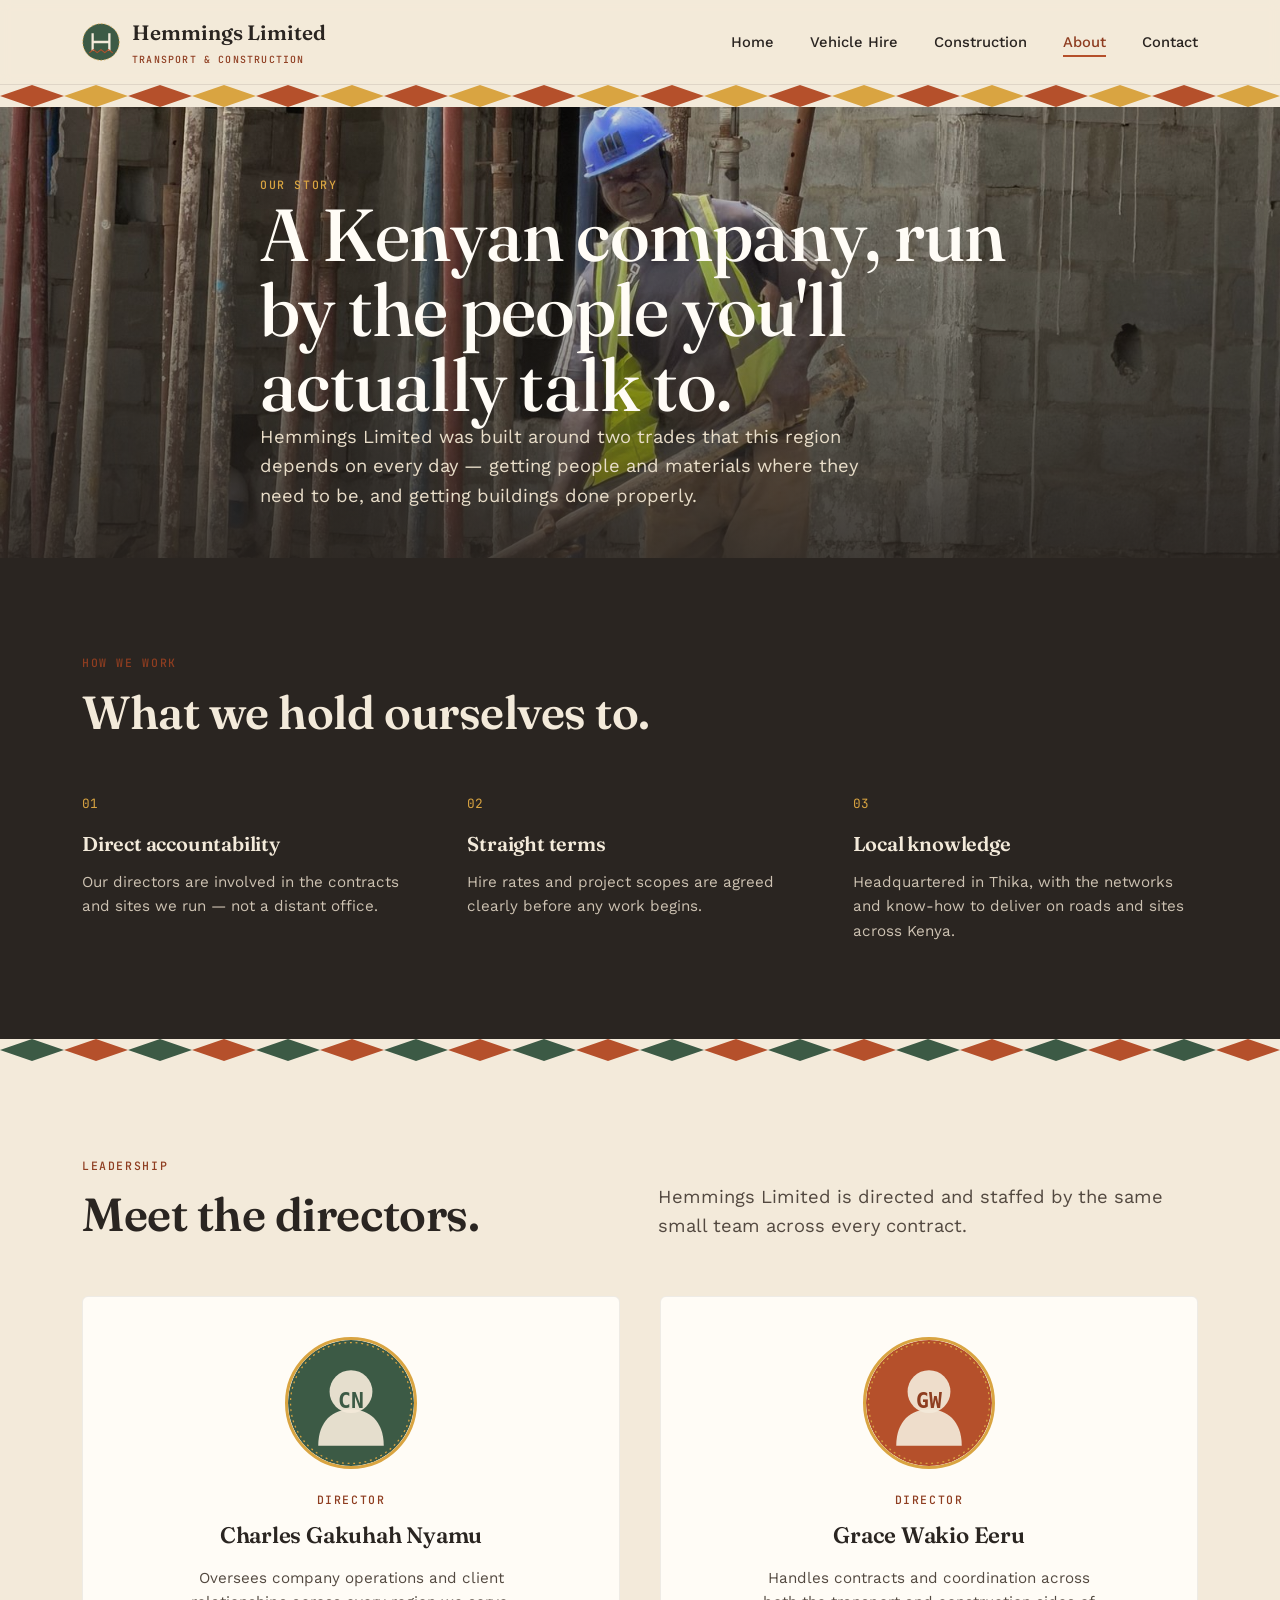
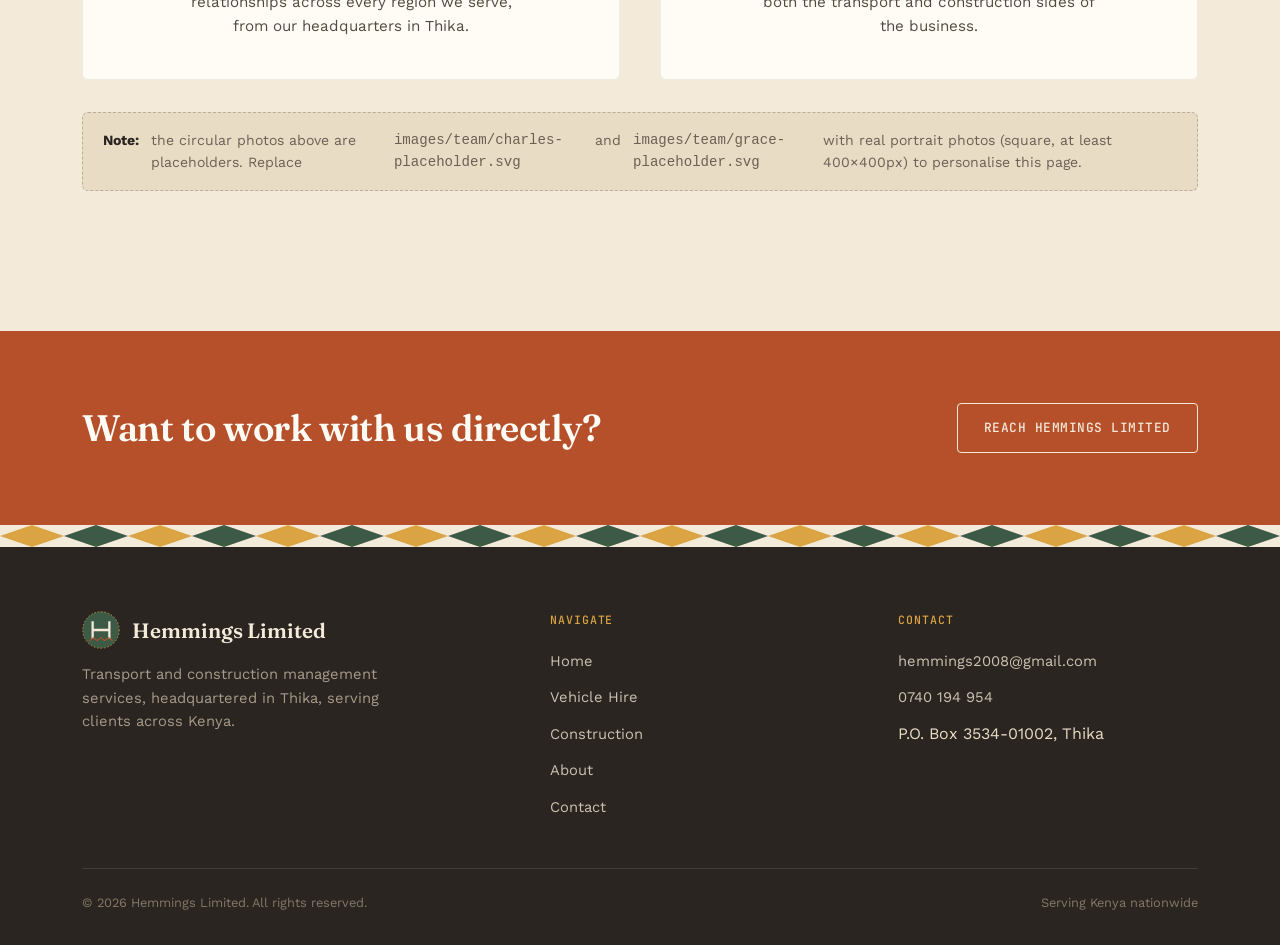
==== pages/about.html @ c32dbccf "Add files via upload" ====
<!DOCTYPE html>
<html lang="en">
<head>
<meta charset="UTF-8">
<meta name="viewport" content="width=device-width, initial-scale=1.0">
<title>About — Hemmings Limited</title>
<meta name="description" content="Hemmings Limited is a transport and construction management company serving clients across Kenya, directed by Charles Gakuhah Nyamu and Grace Wakio Eeru, headquartered in Thika.">
<link rel="icon" href="../images/logo-mark.svg" type="image/svg+xml">
<link rel="stylesheet" href="../css/styles.css">
</head>
<body>

<header class="site-header">
  <div class="wrap">
    <a href="../index.html" class="brand">
      <img src="../images/logo-mark.svg" alt="" class="brand-mark">
      <span>Hemmings Limited<span class="brand-sub">Transport &amp; Construction</span></span>
    </a>
    <nav class="main-nav" aria-label="Primary">
      <ul>
        <li><a href="../index.html">Home</a></li>
        <li><a href="vehicle-hire.html">Vehicle Hire</a></li>
        <li><a href="construction-management.html">Construction</a></li>
        <li><a href="about.html" class="active">About</a></li>
        <li><a href="contact.html">Contact</a></li>
      </ul>
    </nav>
    <button class="nav-toggle" aria-label="Toggle menu" aria-expanded="false">
      <span></span><span></span><span></span>
    </button>
  </div>
</header>

<div class="weave-divider" aria-hidden="true">
  <svg preserveAspectRatio="none" viewBox="0 0 200 22"><defs><pattern id="weave1" width="20" height="22" patternUnits="userSpaceOnUse"><path d="M0 11 L5 0 L10 11 L5 22 Z" fill="#B5502B"/><path d="M10 11 L15 0 L20 11 L15 22 Z" fill="#D9A441"/></pattern></defs><rect width="200" height="22" fill="url(#weave1)"/></svg>
</div>

<header class="photo-header">
  <img src="../images/construction/about-banner.jpg" alt="Construction worker preparing materials on a Hemmings Limited site">
  <div class="wrap">
    <span class="eyebrow">Our story</span>
    <h1>A Kenyan company, run by the people you'll actually talk to.</h1>
    <p class="lede">Hemmings Limited was built around two trades that this region depends on every day — getting people and materials where they need to be, and getting buildings done properly.</p>
  </div>
</header>

<main>

  <section class="section-dark">
    <div class="wrap">
      <div class="section-head reveal">
        <div>
          <span class="eyebrow">How we work</span>
          <h2>What we hold ourselves to.</h2>
        </div>
      </div>
      <div class="value-grid reveal">
        <div>
          <div class="num">01</div>
          <h3>Direct accountability</h3>
          <p>Our directors are involved in the contracts and sites we run — not a distant office.</p>
        </div>
        <div>
          <div class="num">02</div>
          <h3>Straight terms</h3>
          <p>Hire rates and project scopes are agreed clearly before any work begins.</p>
        </div>
        <div>
          <div class="num">03</div>
          <h3>Local knowledge</h3>
          <p>Headquartered in Thika, with the networks and know-how to deliver on roads and sites across Kenya.</p>
        </div>
      </div>
    </div>
  </section>

  <div class="weave-divider" aria-hidden="true">
    <svg preserveAspectRatio="none" viewBox="0 0 200 22"><defs><pattern id="weave2" width="20" height="22" patternUnits="userSpaceOnUse"><path d="M0 11 L5 0 L10 11 L5 22 Z" fill="#3C5A45"/><path d="M10 11 L15 0 L20 11 L15 22 Z" fill="#B5502B"/></pattern></defs><rect width="200" height="22" fill="url(#weave2)"/></svg>
  </div>

  <section class="section-cream">
    <div class="wrap">
      <div class="section-head reveal">
        <div>
          <span class="eyebrow">Leadership</span>
          <h2>Meet the directors.</h2>
        </div>
        <p class="lede">Hemmings Limited is directed and staffed by the same small team across every contract.</p>
      </div>
      <div class="director-grid reveal">
        <div class="director-card">
          <div class="director-avatar">
            <img src="../images/team/charles-placeholder.svg" alt="Photo of Charles Gakuhah Nyamu, Director">
          </div>
          <span class="eyebrow role">Director</span>
          <h3>Charles Gakuhah Nyamu</h3>
          <p>Oversees company operations and client relationships across every region we serve, from our headquarters in Thika.</p>
        </div>
        <div class="director-card">
          <div class="director-avatar">
            <img src="../images/team/grace-placeholder.svg" alt="Photo of Grace Wakio Eeru, Director">
          </div>
          <span class="eyebrow role">Director</span>
          <h3>Grace Wakio Eeru</h3>
          <p>Handles contracts and coordination across both the transport and construction sides of the business.</p>
        </div>
      </div>
      <p class="image-note" style="margin-top:32px;">
        <strong>Note:</strong> the circular photos above are placeholders. Replace <code>images/team/charles-placeholder.svg</code> and <code>images/team/grace-placeholder.svg</code> with real portrait photos (square, at least 400×400px) to personalise this page.
      </p>
    </div>
  </section>

  <section class="cta-band reveal">
    <div class="wrap">
      <h2>Want to work with us directly?</h2>
      <a href="contact.html" class="btn btn-light">Reach Hemmings Limited</a>
    </div>
  </section>

</main>

<div class="weave-divider" aria-hidden="true">
  <svg preserveAspectRatio="none" viewBox="0 0 200 22"><defs><pattern id="weave3" width="20" height="22" patternUnits="userSpaceOnUse"><path d="M0 11 L5 0 L10 11 L5 22 Z" fill="#D9A441"/><path d="M10 11 L15 0 L20 11 L15 22 Z" fill="#3C5A45"/></pattern></defs><rect width="200" height="22" fill="url(#weave3)"/></svg>
</div>

<footer class="site-footer">
  <div class="wrap">
    <div class="footer-grid">
      <div class="footer-brand">
        <a href="../index.html" class="brand">
          <img src="../images/logo-mark.svg" alt="" class="brand-mark">
          <span>Hemmings Limited</span>
        </a>
        <p>Transport and construction management services, headquartered in Thika, serving clients across Kenya.</p>
      </div>
      <div class="footer-col">
        <h4>Navigate</h4>
        <ul>
          <li><a href="../index.html">Home</a></li>
          <li><a href="vehicle-hire.html">Vehicle Hire</a></li>
        <li><a href="construction-management.html">Construction</a></li>
          <li><a href="about.html">About</a></li>
          <li><a href="contact.html">Contact</a></li>
        </ul>
      </div>
      <div class="footer-col">
        <h4>Contact</h4>
        <ul>
          <li><a href="mailto:hemmings2008@gmail.com">hemmings2008@gmail.com</a></li>
          <li><a href="tel:+254740194954">0740 194 954</a></li>
          <li>P.O. Box 3534-01002, Thika</li>
        </ul>
      </div>
    </div>
    <div class="footer-bottom">
      <span>© <span id="year"></span> Hemmings Limited. All rights reserved.</span>
      <span>Serving Kenya nationwide</span>
    </div>
  </div>
</footer>

<script src="../js/main.js"></script>
</body>
</html>
---- css/styles.css ----
/* =========================================================
   HEMMINGS LIMITED — DESIGN TOKENS
   Palette:
     --rust       #B5502B  (primary accent — terracotta earth)
     --gold       #D9A441  (savanna gold — secondary accent)
     --green      #3C5A45  (deep acacia green — grounding)
     --charcoal   #2A2521  (near-black warm — text/ink)
     --cream      #F3EADA  (background — sun-bleached cream)
     --cream-dim  #E9DCC4  (panel background)
   Type:
     Display — "Fraunces" (warm, soft-serif, characterful)
     Body    — "Work Sans" (clean, neutral grotesque)
     Utility — "JetBrains Mono" (labels, numbers, captions)
   ========================================================= */

@import url('https://fonts.googleapis.com/css2?family=Fraunces:opsz,wght,SOFT@9..144,300..900,0..100&family=Work+Sans:wght@300;400;500;600;700&family=JetBrains+Mono:wght@400;500&display=swap');

:root {
  --rust: #B5502B;
  --rust-dark: #8E3D20;
  --gold: #D9A441;
  --green: #3C5A45;
  --charcoal: #2A2521;
  --cream: #F3EADA;
  --cream-dim: #E9DCC4;
  --white: #FFFCF6;

  --font-display: "Fraunces", serif;
  --font-body: "Work Sans", sans-serif;
  --font-mono: "JetBrains Mono", monospace;

  --max-width: 1180px;
  --radius: 4px;
}

* { margin: 0; padding: 0; box-sizing: border-box; }

html { scroll-behavior: smooth; }

body {
  font-family: var(--font-body);
  background: var(--cream);
  color: var(--charcoal);
  line-height: 1.6;
  font-size: 16px;
  -webkit-font-smoothing: antialiased;
}

@media (prefers-reduced-motion: reduce) {
  html { scroll-behavior: auto; }
  * { animation-duration: 0.01ms !important; transition-duration: 0.01ms !important; }
}

a { color: inherit; text-decoration: none; }

img { max-width: 100%; display: block; }

.wrap {
  max-width: var(--max-width);
  margin: 0 auto;
  padding: 0 32px;
}

/* ---------- Typography ---------- */

h1, h2, h3, h4 {
  font-family: var(--font-display);
  font-weight: 600;
  color: var(--charcoal);
  letter-spacing: -0.01em;
}

h1 { font-size: clamp(2.6rem, 6vw, 4.6rem); font-weight: 500; line-height: 1.02; }
h2 { font-size: clamp(2rem, 4vw, 2.9rem); font-weight: 600; line-height: 1.1; }
h3 { font-size: 1.4rem; font-weight: 600; }

.eyebrow {
  font-family: var(--font-mono);
  font-size: 0.72rem;
  letter-spacing: 0.14em;
  text-transform: uppercase;
  color: var(--rust-dark);
  font-weight: 500;
}

.lede {
  font-size: 1.15rem;
  color: #534940;
  max-width: 540px;
}

/* ---------- Header / Nav ---------- */

.site-header {
  position: sticky;
  top: 0;
  z-index: 50;
  background: rgba(243, 234, 218, 0.92);
  backdrop-filter: blur(6px);
  border-bottom: 1px solid rgba(42, 37, 33, 0.1);
}

.site-header .wrap {
  display: flex;
  align-items: center;
  justify-content: space-between;
  height: 84px;
}

.brand {
  display: flex;
  align-items: center;
  gap: 12px;
  font-family: var(--font-display);
  font-size: 1.3rem;
  font-weight: 600;
  color: var(--charcoal);
}

.brand-mark {
  width: 38px;
  height: 38px;
  flex-shrink: 0;
}

.brand-sub {
  display: block;
  font-family: var(--font-mono);
  font-size: 0.62rem;
  letter-spacing: 0.12em;
  text-transform: uppercase;
  color: var(--rust-dark);
  font-weight: 500;
  margin-top: 2px;
}

nav.main-nav ul {
  display: flex;
  list-style: none;
  gap: 36px;
}

nav.main-nav a {
  font-size: 0.92rem;
  font-weight: 500;
  position: relative;
  padding: 6px 0;
}

nav.main-nav a::after {
  content: "";
  position: absolute;
  left: 0; bottom: 0;
  width: 0; height: 2px;
  background: var(--rust);
  transition: width 0.25s ease;
}

nav.main-nav a:hover::after,
nav.main-nav a.active::after { width: 100%; }

nav.main-nav a.active { color: var(--rust-dark); }

.nav-toggle {
  display: none;
  background: none;
  border: none;
  cursor: pointer;
  width: 32px;
  height: 24px;
  flex-direction: column;
  justify-content: space-between;
}
.nav-toggle span {
  display: block;
  height: 2px;
  background: var(--charcoal);
  border-radius: 2px;
}

/* ---------- Woven divider (signature element) ---------- */

.weave-divider {
  width: 100%;
  height: 22px;
  display: block;
  overflow: hidden;
}
.weave-divider svg { width: 100%; height: 100%; display: block; }

/* ---------- Buttons ---------- */

.btn {
  display: inline-flex;
  align-items: center;
  gap: 10px;
  font-family: var(--font-mono);
  font-size: 0.8rem;
  letter-spacing: 0.04em;
  text-transform: uppercase;
  font-weight: 500;
  padding: 14px 26px;
  border-radius: var(--radius);
  border: 1.5px solid var(--charcoal);
  transition: transform 0.18s ease, background 0.18s ease, color 0.18s ease, border-color 0.18s ease;
}

.btn-primary {
  background: var(--rust);
  border-color: var(--rust);
  color: var(--white);
}
.btn-primary:hover { background: var(--rust-dark); border-color: var(--rust-dark); transform: translateY(-2px); }

.btn-outline {
  background: transparent;
  color: var(--charcoal);
}
.btn-outline:hover { background: var(--charcoal); color: var(--cream); transform: translateY(-2px); }

.btn-light {
  border-color: var(--cream);
  color: var(--cream);
}
.btn-light:hover { background: var(--cream); color: var(--charcoal); transform: translateY(-2px); }

/* ---------- Hero ---------- */

.hero {
  position: relative;
  padding: 96px 0 110px;
  overflow: hidden;
}

.hero .wrap {
  display: grid;
  grid-template-columns: 1.1fr 0.9fr;
  gap: 64px;
  align-items: center;
}

.hero-copy .eyebrow { margin-bottom: 18px; display: block; }
.hero-copy h1 { margin-bottom: 22px; }
.hero-copy .lede { margin-bottom: 36px; }

.hero-actions { display: flex; gap: 16px; flex-wrap: wrap; }

.hero-stats {
  display: flex;
  gap: 36px;
  margin-top: 56px;
  flex-wrap: wrap;
}
.hero-stats .stat-num {
  font-family: var(--font-display);
  font-size: 2.1rem;
  color: var(--rust-dark);
  font-weight: 600;
  line-height: 1;
}
.hero-stats .stat-label {
  font-family: var(--font-mono);
  font-size: 0.68rem;
  text-transform: uppercase;
  letter-spacing: 0.08em;
  color: #6b6055;
  margin-top: 4px;
}

.hero-visual {
  position: relative;
  border-radius: 6px;
  overflow: hidden;
  aspect-ratio: 4/5;
  background: var(--green);
}
.hero-visual img { width: 100%; height: 100%; object-fit: cover; }
.hero-visual::after {
  content: "";
  position: absolute; inset: 0;
  background: linear-gradient(180deg, rgba(42,37,33,0) 50%, rgba(42,37,33,0.55) 100%);
}
.hero-visual-tag {
  position: absolute;
  bottom: 22px; left: 22px;
  z-index: 2;
  color: var(--white);
  font-family: var(--font-mono);
  font-size: 0.74rem;
  letter-spacing: 0.06em;
}

/* ---------- Sections, general ---------- */

section { padding: 96px 0; }
.section-cream { background: var(--cream); }
.section-panel { background: var(--cream-dim); }
.section-dark { background: var(--charcoal); color: var(--cream); }
.section-dark h2, .section-dark h3 { color: var(--cream); }

.section-head {
  display: flex;
  justify-content: space-between;
  align-items: flex-end;
  gap: 32px;
  margin-bottom: 56px;
  flex-wrap: wrap;
}
.section-head .eyebrow { display: block; margin-bottom: 14px; }
.section-head .lede { margin: 0; }

/* ---------- Pillars (services) ---------- */

.pillars {
  display: grid;
  grid-template-columns: 1fr 1fr;
  gap: 2px;
  background: var(--charcoal);
  border-radius: 6px;
  overflow: hidden;
}

.pillar {
  background: var(--cream);
  padding: 52px 44px;
  position: relative;
}

.pillar-icon {
  width: 52px;
  height: 52px;
  margin-bottom: 28px;
}

.pillar h3 { margin-bottom: 14px; font-size: 1.6rem; }
.pillar p { color: #534940; margin-bottom: 22px; max-width: 380px; }

.pillar-list {
  list-style: none;
  display: flex;
  flex-direction: column;
  gap: 9px;
}
.pillar-list li {
  font-size: 0.92rem;
  display: flex;
  gap: 10px;
  align-items: baseline;
}
.pillar-list li::before {
  content: "";
  width: 7px; height: 7px;
  border-radius: 50%;
  background: var(--rust);
  flex-shrink: 0;
  transform: translateY(-2px);
}

/* ---------- About / values grid ---------- */

.value-grid {
  display: grid;
  grid-template-columns: repeat(3, 1fr);
  gap: 40px;
}
.value-grid .num {
  font-family: var(--font-mono);
  color: var(--gold);
  font-size: 0.8rem;
  margin-bottom: 14px;
}
.value-grid h3 { margin-bottom: 10px; font-size: 1.25rem; }
.value-grid p { color: #cdc2b2; font-size: 0.95rem; }

/* ---------- Team ---------- */

.team-grid {
  display: grid;
  grid-template-columns: repeat(2, 1fr);
  gap: 32px;
}
.team-card {
  background: var(--white);
  border: 1px solid rgba(42,37,33,0.08);
  border-radius: 6px;
  padding: 36px;
}
.team-card .role { font-family: var(--font-mono); font-size: 0.7rem; letter-spacing: 0.08em; text-transform: uppercase; color: var(--rust-dark); margin-bottom: 8px; display:block; }
.team-card h3 { margin-bottom: 10px; }
.team-card p { color: #534940; font-size: 0.95rem; }

/* ---------- Contact ---------- */

.contact-grid {
  display: grid;
  grid-template-columns: 0.9fr 1.1fr;
  gap: 64px;
}

.contact-detail {
  display: flex;
  gap: 16px;
  padding: 20px 0;
  border-bottom: 1px solid rgba(42,37,33,0.12);
}
.contact-detail:first-child { padding-top: 0; }
.contact-detail .label {
  font-family: var(--font-mono);
  font-size: 0.68rem;
  text-transform: uppercase;
  letter-spacing: 0.08em;
  color: var(--rust-dark);
  width: 130px;
  flex-shrink: 0;
  padding-top: 3px;
}
.contact-detail .value { font-size: 1rem; }
.contact-detail .value a:hover { color: var(--rust); }

form.contact-form {
  background: var(--white);
  border-radius: 6px;
  padding: 40px;
  border: 1px solid rgba(42,37,33,0.08);
}
.form-row { margin-bottom: 22px; display: flex; flex-direction: column; gap: 8px; }
.form-row label {
  font-family: var(--font-mono);
  font-size: 0.7rem;
  text-transform: uppercase;
  letter-spacing: 0.06em;
  color: #6b6055;
}
.form-row input, .form-row textarea, .form-row select {
  font-family: var(--font-body);
  font-size: 0.96rem;
  padding: 12px 14px;
  border: 1.5px solid rgba(42,37,33,0.18);
  border-radius: var(--radius);
  background: var(--cream);
  color: var(--charcoal);
}
.form-row input:focus, .form-row textarea:focus, .form-row select:focus {
  outline: 2px solid var(--rust);
  outline-offset: 1px;
  border-color: var(--rust);
}
.form-note { font-size: 0.84rem; color: #847868; margin-top: 18px; }
.form-success {
  display: none;
  background: var(--green);
  color: var(--cream);
  padding: 16px 20px;
  border-radius: var(--radius);
  font-size: 0.9rem;
  margin-top: 18px;
}
.form-success.show { display: block; }

/* ---------- CTA band ---------- */

.cta-band {
  background: var(--rust);
  color: var(--white);
  padding: 72px 0;
}
.cta-band .wrap {
  display: flex;
  justify-content: space-between;
  align-items: center;
  flex-wrap: wrap;
  gap: 24px;
}
.cta-band h2 { color: var(--white); font-size: clamp(1.7rem, 3vw, 2.3rem); }

/* ---------- Footer ---------- */

footer.site-footer {
  background: var(--charcoal);
  color: var(--cream-dim);
  padding: 64px 0 32px;
}
.footer-grid {
  display: grid;
  grid-template-columns: 1.4fr 1fr 1fr;
  gap: 48px;
  margin-bottom: 48px;
}
.footer-brand .brand { color: var(--cream); margin-bottom: 14px; }
.footer-brand p { color: #a89b8a; font-size: 0.92rem; max-width: 320px; }
.footer-col h4 {
  font-family: var(--font-mono);
  font-size: 0.72rem;
  text-transform: uppercase;
  letter-spacing: 0.08em;
  color: var(--gold);
  margin-bottom: 18px;
  font-weight: 500;
}
.footer-col ul { list-style: none; display: flex; flex-direction: column; gap: 11px; }
.footer-col a { color: #cdc2b2; font-size: 0.92rem; }
.footer-col a:hover { color: var(--gold); }
.footer-bottom {
  border-top: 1px solid rgba(243,234,218,0.12);
  padding-top: 24px;
  display: flex;
  justify-content: space-between;
  font-size: 0.8rem;
  color: #847868;
  flex-wrap: wrap;
  gap: 12px;
}

/* ---------- Page header (subpages) ---------- */

.page-header {
  padding: 64px 0 56px;
  background: var(--cream-dim);
}
.page-header .eyebrow { display: block; margin-bottom: 16px; }
.page-header p.lede { margin-top: 18px; }

/* ---------- Reveal-on-scroll ---------- */

.reveal {
  opacity: 0;
  transform: translateY(18px);
  transition: opacity 0.6s ease, transform 0.6s ease;
}
.reveal.in-view { opacity: 1; transform: translateY(0); }

/* ---------- Vehicle gallery ---------- */

.vehicle-grid {
  display: grid;
  grid-template-columns: repeat(2, 1fr);
  gap: 28px;
}
.vehicle-card {
  background: var(--white);
  border: 1px solid rgba(42,37,33,0.08);
  border-radius: 6px;
  overflow: hidden;
}
.vehicle-card .vehicle-img {
  width: 100%;
  aspect-ratio: 400/280;
  object-fit: cover;
  display: block;
  background: var(--cream-dim);
}
.vehicle-card-body { padding: 24px 26px 28px; }
.vehicle-card h3 { margin-bottom: 8px; font-size: 1.25rem; }
.vehicle-card p { color: #534940; font-size: 0.93rem; margin-bottom: 14px; }
.vehicle-card .tag-row { display: flex; gap: 8px; flex-wrap: wrap; }
.vehicle-tag {
  font-family: var(--font-mono);
  font-size: 0.66rem;
  letter-spacing: 0.05em;
  text-transform: uppercase;
  background: var(--cream-dim);
  color: var(--rust-dark);
  padding: 5px 10px;
  border-radius: 20px;
}

.image-note {
  display: flex;
  align-items: flex-start;
  gap: 12px;
  background: var(--cream-dim);
  border: 1px dashed rgba(42,37,33,0.25);
  border-radius: 6px;
  padding: 16px 20px;
  font-size: 0.88rem;
  color: #6b6055;
  margin-bottom: 44px;
}
.image-note strong { color: var(--charcoal); }

/* ---------- Director profiles (about page) ---------- */

.director-grid {
  display: grid;
  grid-template-columns: repeat(2, 1fr);
  gap: 40px;
}
.director-card {
  background: var(--white);
  border: 1px solid rgba(42,37,33,0.08);
  border-radius: 6px;
  padding: 40px 36px;
  text-align: center;
}
.director-avatar {
  width: 132px;
  height: 132px;
  border-radius: 50%;
  overflow: hidden;
  margin: 0 auto 22px;
  border: 3px solid var(--gold);
}
.director-avatar img { width: 100%; height: 100%; object-fit: cover; }
.director-card .role { display: block; margin-bottom: 8px; }
.director-card h3 { margin-bottom: 12px; }
.director-card p { color: #534940; font-size: 0.95rem; max-width: 340px; margin: 0 auto; }

/* ---------- Process steps (construction page) ---------- */

.process-steps {
  display: grid;
  grid-template-columns: repeat(4, 1fr);
  gap: 24px;
}
.process-step .num {
  font-family: var(--font-mono);
  color: var(--gold);
  font-size: 0.8rem;
  margin-bottom: 14px;
  display: block;
}
.process-step h3 { font-size: 1.1rem; margin-bottom: 8px; }
.process-step p { font-size: 0.92rem; color: #cdc2b2; }

/* ---------- Photo banner header (real images) ---------- */

.photo-header {
  position: relative;
  min-height: 420px;
  display: flex;
  align-items: flex-end;
}
.photo-header img {
  position: absolute;
  inset: 0;
  width: 100%;
  height: 100%;
  object-fit: cover;
}
.photo-header::after {
  content: "";
  position: absolute;
  inset: 0;
  background: linear-gradient(180deg, rgba(42,37,33,0.15) 0%, rgba(42,37,33,0.55) 65%, rgba(42,37,33,0.85) 100%);
}
.photo-header .wrap {
  position: relative;
  z-index: 2;
  padding-top: 64px;
  padding-bottom: 48px;
}
.photo-header .eyebrow { color: var(--gold); }
.photo-header h1 { color: var(--white); max-width: 760px; }
.photo-header p.lede { color: #e8ddc9; max-width: 600px; }

/* ---------- Pillar photo (homepage service cards) ---------- */

.pillar-photo {
  width: 100%;
  aspect-ratio: 16/10;
  object-fit: cover;
  border-radius: 4px;
  margin-bottom: 24px;
  display: block;
}
.pillar-badge {
  display: inline-flex;
  align-items: center;
  gap: 8px;
  font-family: var(--font-mono);
  font-size: 0.7rem;
  text-transform: uppercase;
  letter-spacing: 0.06em;
  color: var(--rust-dark);
  margin-bottom: 10px;
}
.pillar-badge img { width: 20px; height: 20px; }

/* ---------- 'More from' mini gallery ---------- */

.more-grid {
  display: grid;
  grid-template-columns: repeat(4, 1fr);
  gap: 16px;
}
.more-grid figure {
  margin: 0;
  border-radius: 4px;
  overflow: hidden;
  aspect-ratio: 3/4;
  background: var(--cream-dim);
}
.more-grid img {
  width: 100%; height: 100%;
  object-fit: cover;
  transition: transform 0.4s ease;
}
.more-grid figure:hover img { transform: scale(1.06); }

.gallery-caption {
  font-family: var(--font-mono);
  font-size: 0.74rem;
  color: #6b6055;
  margin-top: 14px;
}

.photo-credit {
  font-family: var(--font-mono);
  font-size: 0.7rem;
  color: #9a8e7d;
  margin-top: 10px;
}


@media (max-width: 880px) {
  .hero .wrap { grid-template-columns: 1fr; }
  .hero-visual { order: -1; aspect-ratio: 16/10; }
  .pillars { grid-template-columns: 1fr; }
  .value-grid { grid-template-columns: 1fr 1fr; }
  .team-grid { grid-template-columns: 1fr; }
  .contact-grid { grid-template-columns: 1fr; }
  .footer-grid { grid-template-columns: 1fr 1fr; }
  .vehicle-grid { grid-template-columns: 1fr; }
  .director-grid { grid-template-columns: 1fr; }
  .process-steps { grid-template-columns: 1fr 1fr; }
  .more-grid { grid-template-columns: repeat(2, 1fr); }
  .photo-header { min-height: 360px; }
}

@media (max-width: 680px) {
  nav.main-nav { display: none; }
  .nav-toggle { display: flex; }
  .site-header.open nav.main-nav {
    display: block;
    position: absolute;
    top: 84px; left: 0; right: 0;
    background: var(--cream);
    border-bottom: 1px solid rgba(42,37,33,0.1);
    padding: 8px 0 24px;
  }
  .site-header.open nav.main-nav ul {
    flex-direction: column;
    gap: 4px;
    padding: 0 32px;
  }
  .site-header.open nav.main-nav a { display: block; padding: 12px 0; }
  .value-grid { grid-template-columns: 1fr; }
  .footer-grid { grid-template-columns: 1fr; }
  .process-steps { grid-template-columns: 1fr; }
  section { padding: 64px 0; }
  .hero { padding: 56px 0 72px; }
}
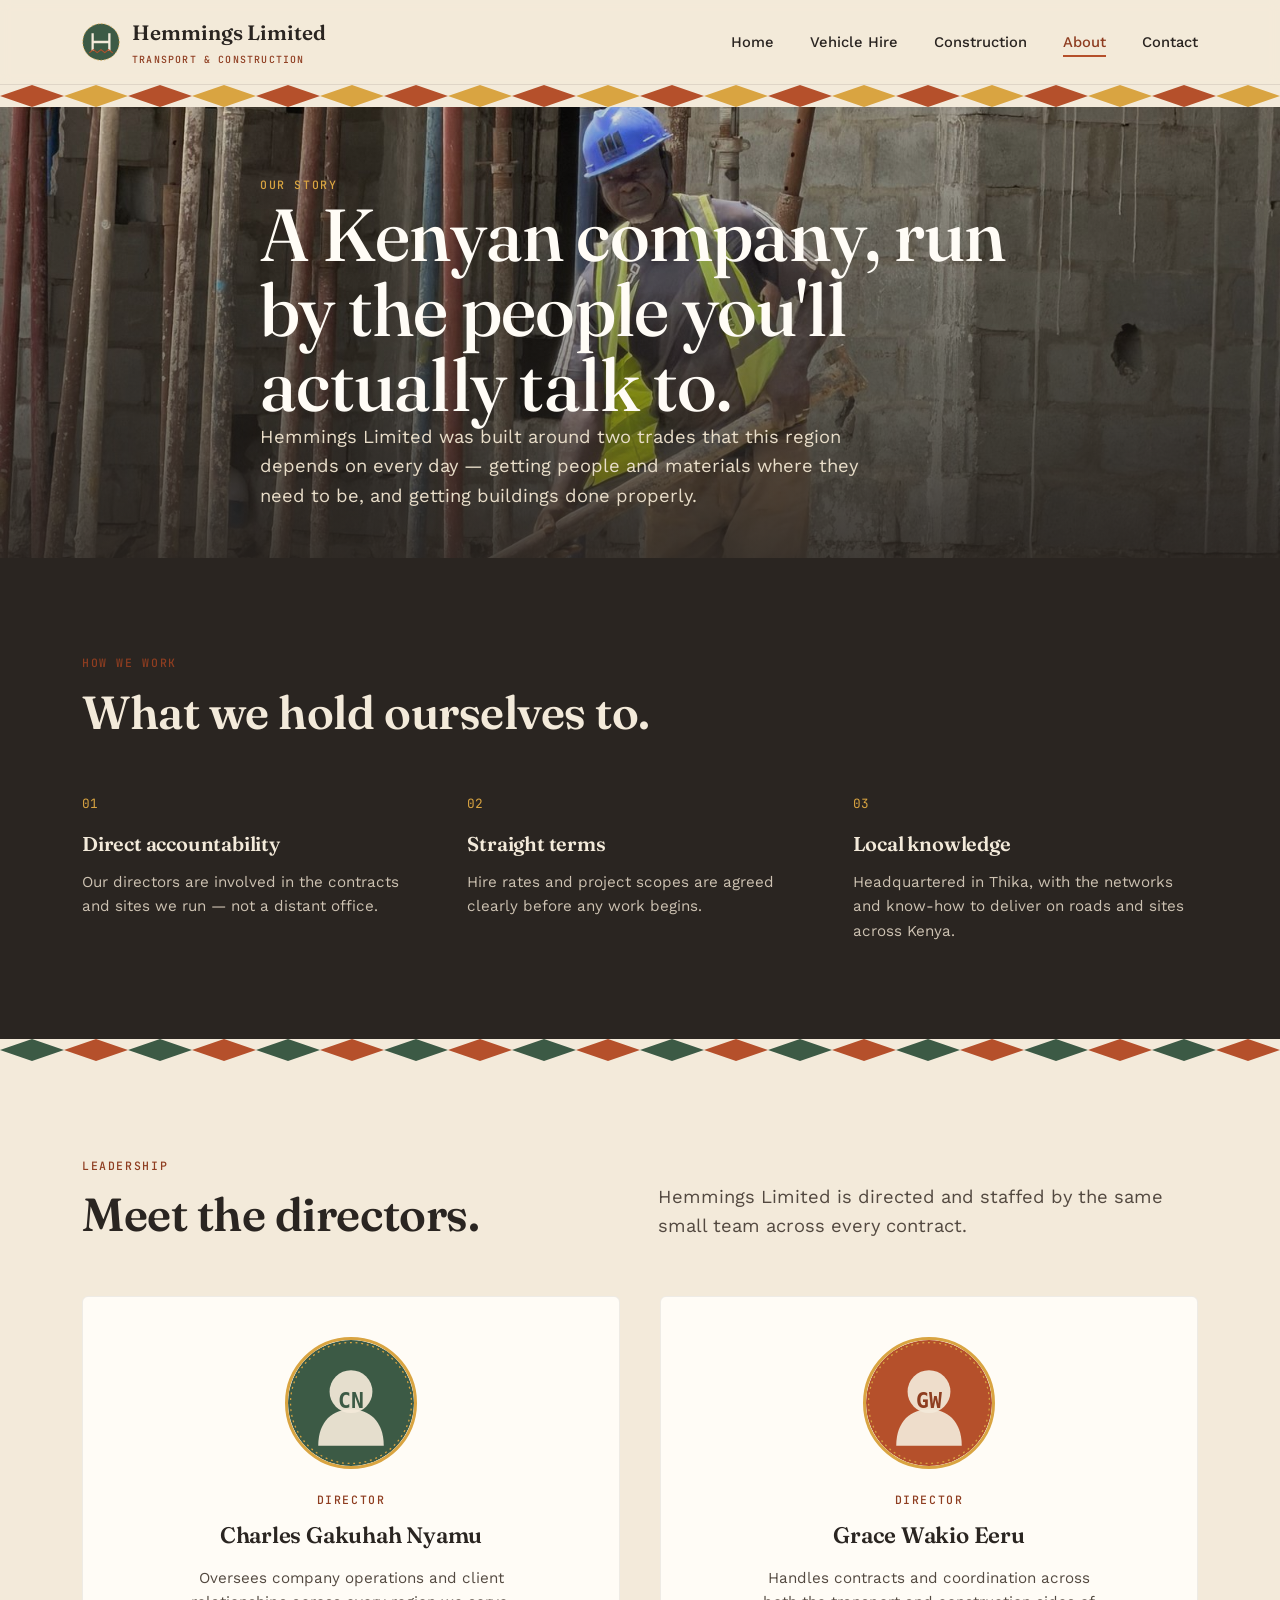
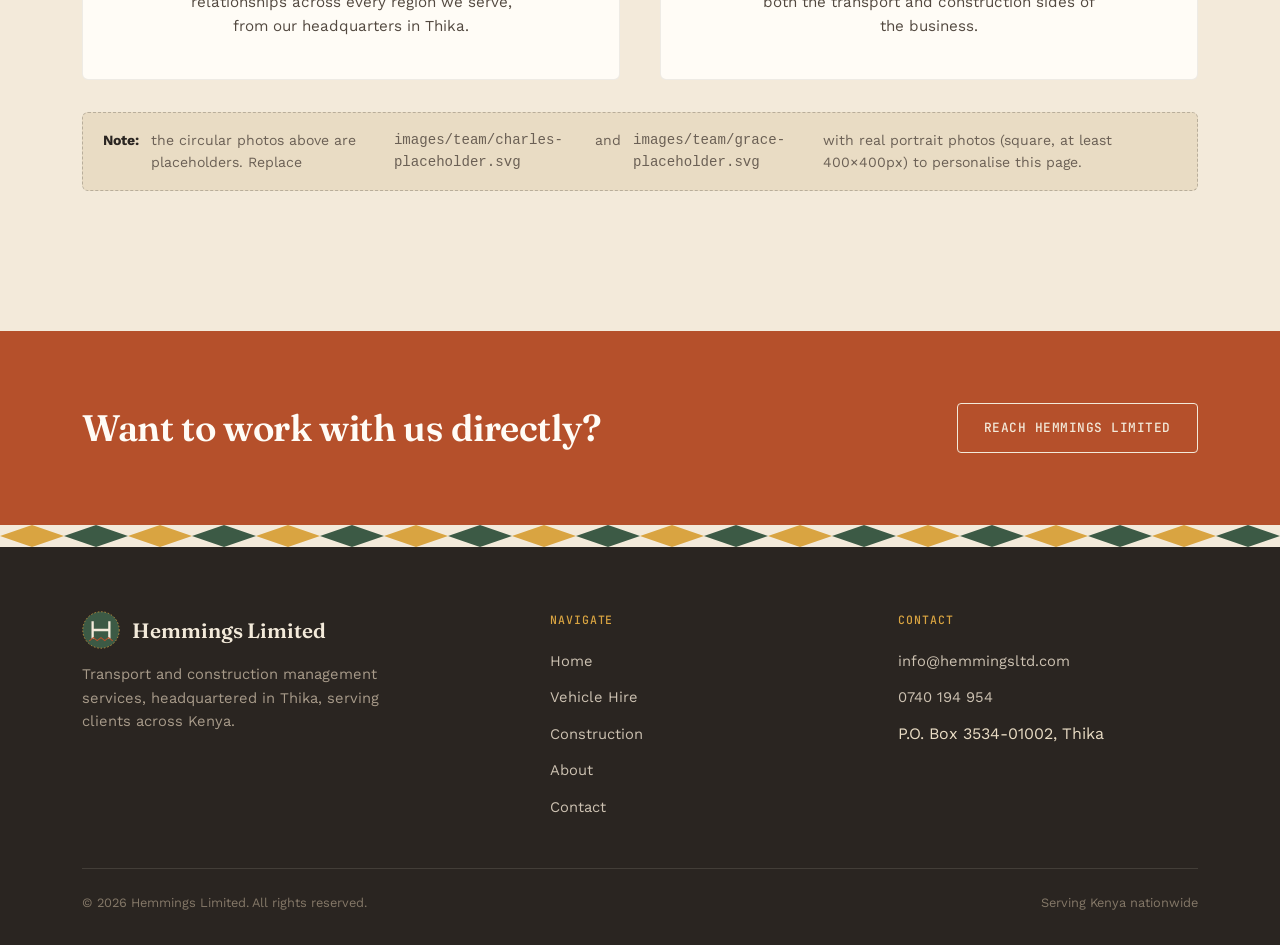
==== commit 9c442bf6: "Update about.html" ====
--- a/pages/about.html
+++ b/pages/about.html
@@ -147,7 +147,7 @@
       <div class="footer-col">
         <h4>Contact</h4>
         <ul>
-          <li><a href="mailto:hemmings2008@gmail.com">hemmings2008@gmail.com</a></li>
+          <li><a href="mailto:info@hemmingsltd.com">info@hemmingsltd.com</a></li>
           <li><a href="tel:+254740194954">0740 194 954</a></li>
           <li>P.O. Box 3534-01002, Thika</li>
         </ul>
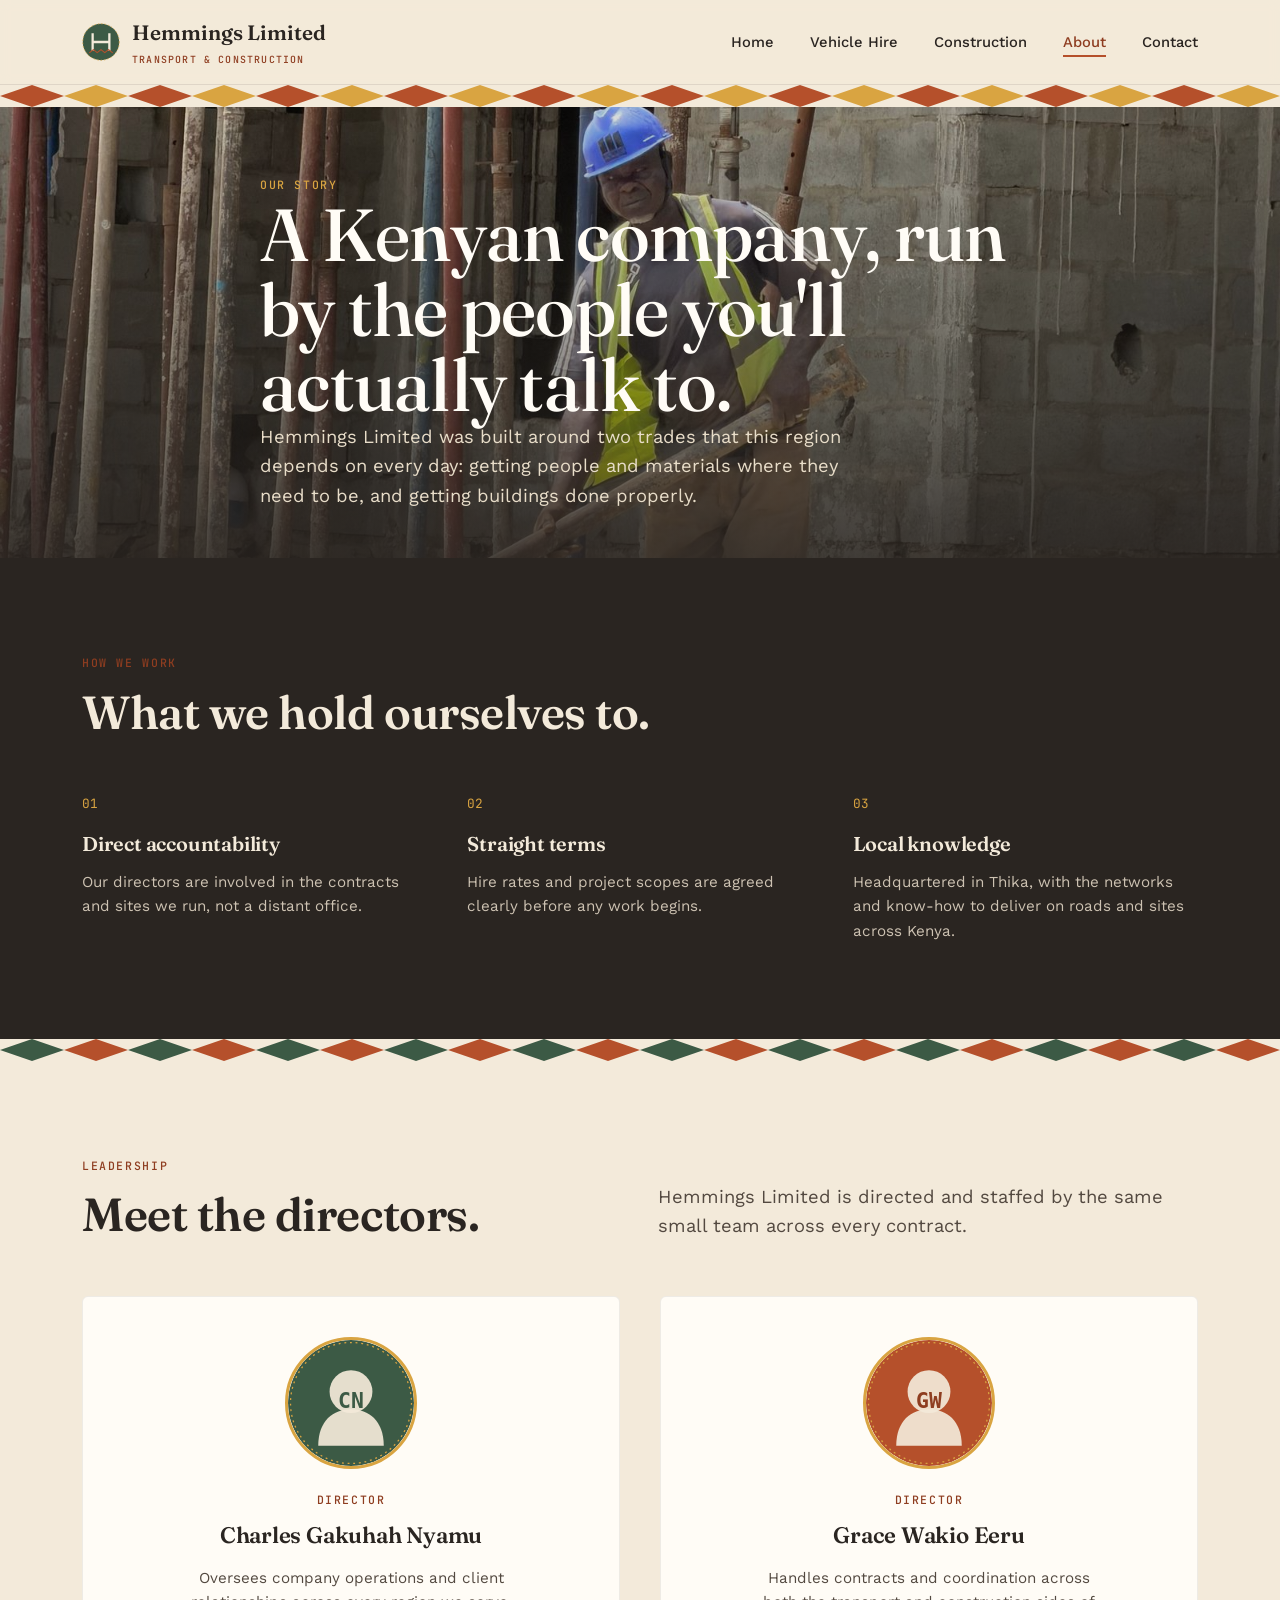
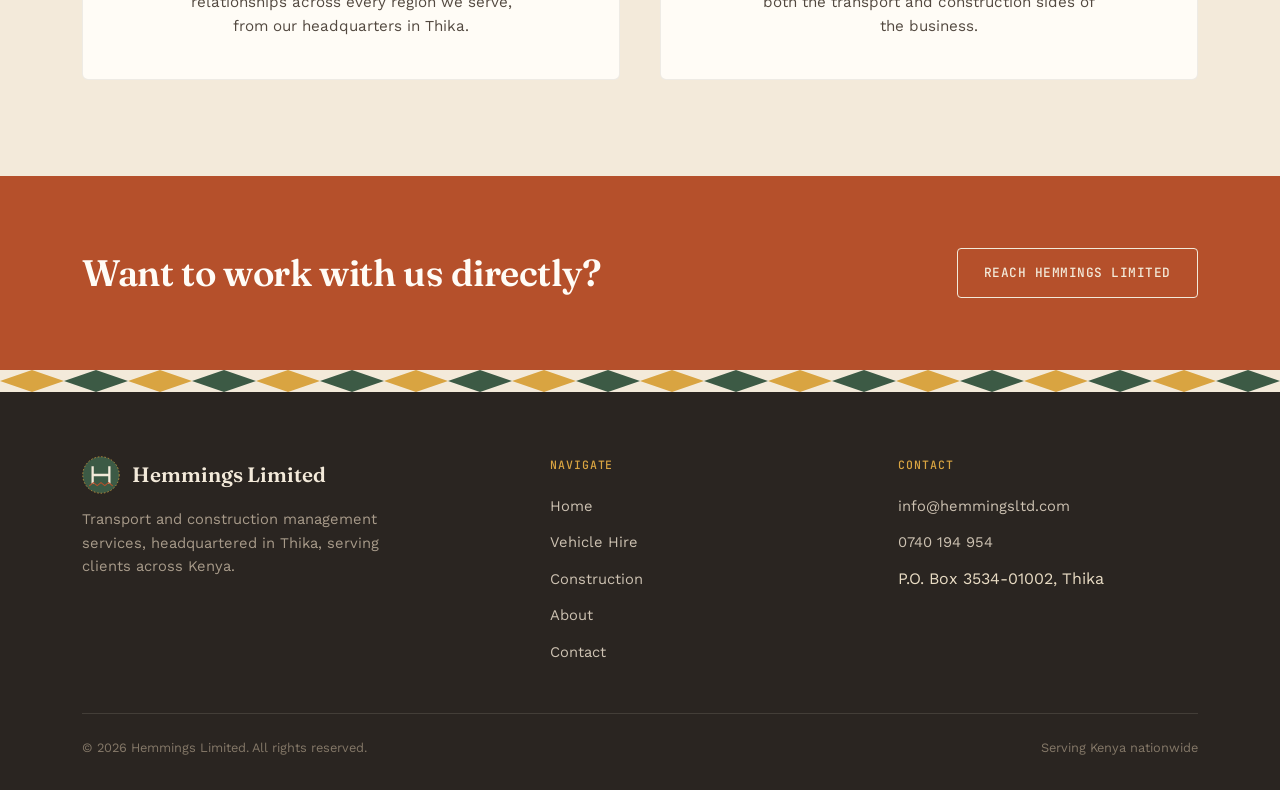
==== commit 9a1a3681: "Fix title format and enhance text clarity Updated title and improved sentence structure in the about" ====
--- a/pages/about.html
+++ b/pages/about.html
@@ -3,7 +3,7 @@
 <head>
 <meta charset="UTF-8">
 <meta name="viewport" content="width=device-width, initial-scale=1.0">
-<title>About — Hemmings Limited</title>
+<title>About - Hemmings Limited</title>
 <meta name="description" content="Hemmings Limited is a transport and construction management company serving clients across Kenya, directed by Charles Gakuhah Nyamu and Grace Wakio Eeru, headquartered in Thika.">
 <link rel="icon" href="../images/logo-mark.svg" type="image/svg+xml">
 <link rel="stylesheet" href="../css/styles.css">
@@ -40,7 +40,7 @@
   <div class="wrap">
     <span class="eyebrow">Our story</span>
     <h1>A Kenyan company, run by the people you'll actually talk to.</h1>
-    <p class="lede">Hemmings Limited was built around two trades that this region depends on every day — getting people and materials where they need to be, and getting buildings done properly.</p>
+    <p class="lede">Hemmings Limited was built around two trades that this region depends on every day: getting people and materials where they need to be, and getting buildings done properly.</p>
   </div>
 </header>
 
@@ -58,7 +58,7 @@
         <div>
           <div class="num">01</div>
           <h3>Direct accountability</h3>
-          <p>Our directors are involved in the contracts and sites we run — not a distant office.</p>
+          <p>Our directors are involved in the contracts and sites we run, not a distant office.</p>
         </div>
         <div>
           <div class="num">02</div>
@@ -105,9 +105,6 @@
           <p>Handles contracts and coordination across both the transport and construction sides of the business.</p>
         </div>
       </div>
-      <p class="image-note" style="margin-top:32px;">
-        <strong>Note:</strong> the circular photos above are placeholders. Replace <code>images/team/charles-placeholder.svg</code> and <code>images/team/grace-placeholder.svg</code> with real portrait photos (square, at least 400×400px) to personalise this page.
-      </p>
     </div>
   </section>
 
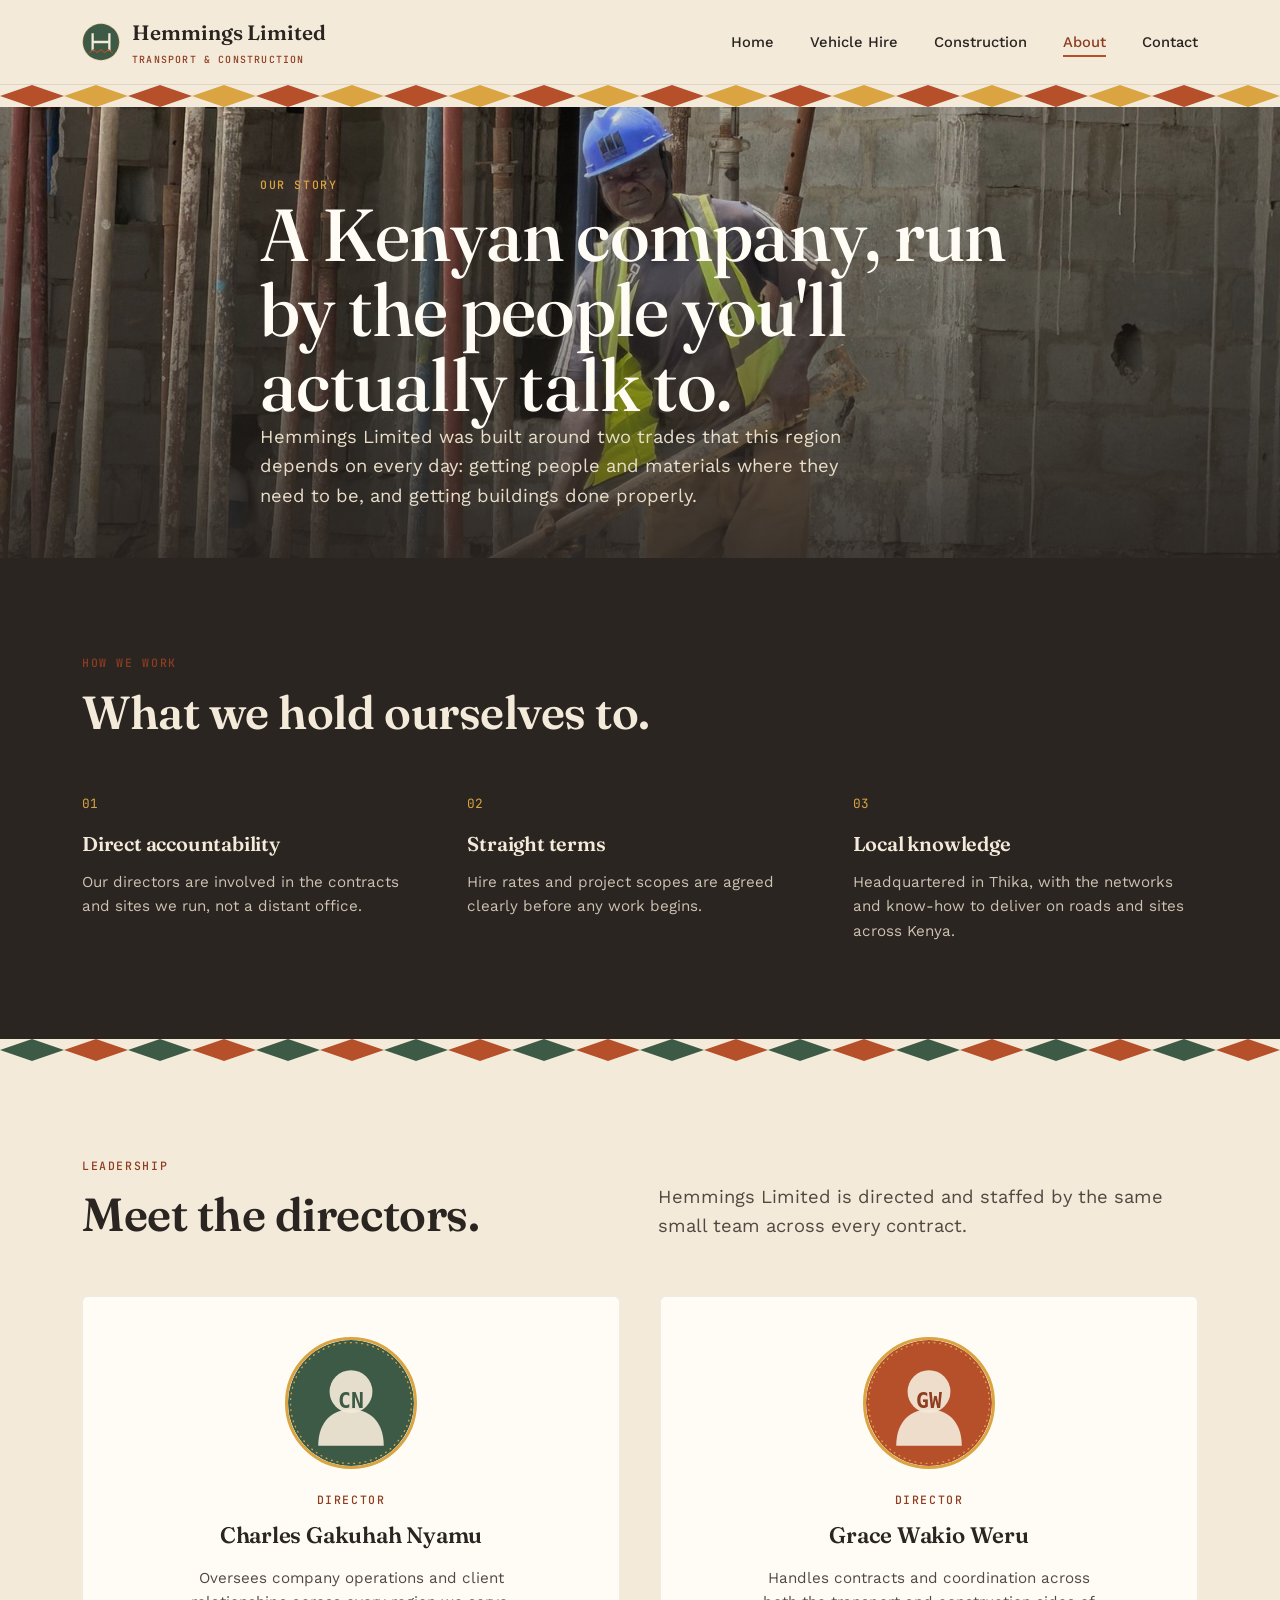
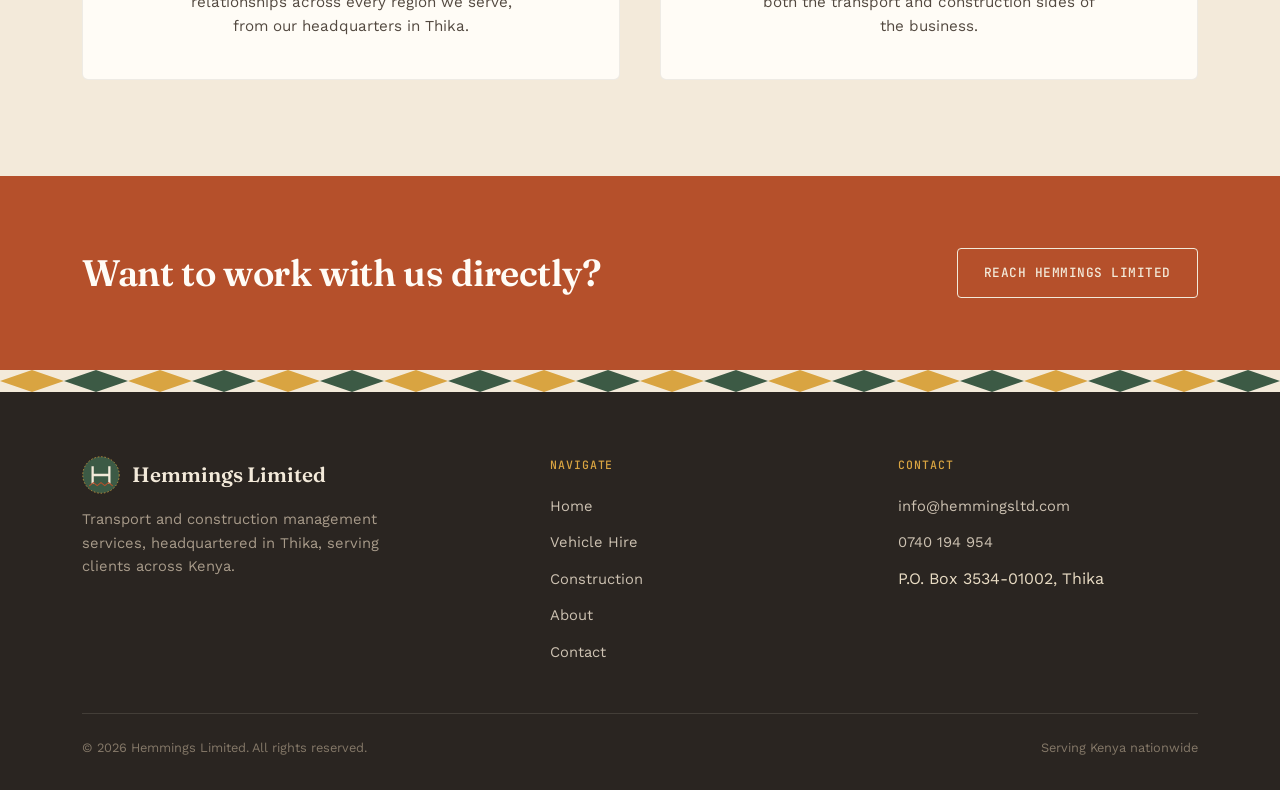
==== commit 188a60a2: "Update director name from Eeru to Weru" ====
--- a/pages/about.html
+++ b/pages/about.html
@@ -98,10 +98,10 @@
         </div>
         <div class="director-card">
           <div class="director-avatar">
-            <img src="../images/team/grace-placeholder.svg" alt="Photo of Grace Wakio Eeru, Director">
+            <img src="../images/team/grace-placeholder.svg" alt="Photo of Grace Wakio Weru, Director">
           </div>
           <span class="eyebrow role">Director</span>
-          <h3>Grace Wakio Eeru</h3>
+          <h3>Grace Wakio Weru</h3>
           <p>Handles contracts and coordination across both the transport and construction sides of the business.</p>
         </div>
       </div>
